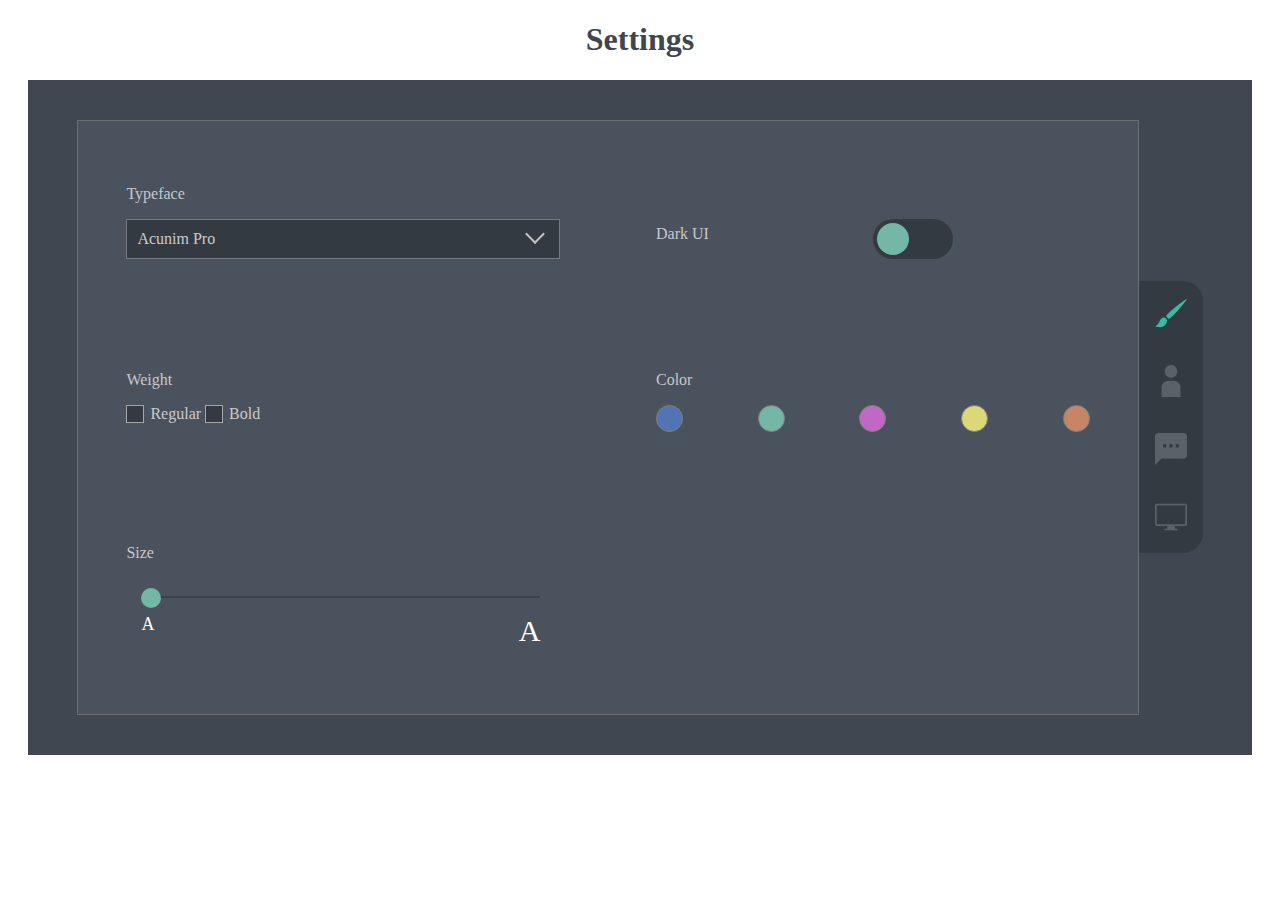
==== t10/index.html @ 4f1e919e "big commit" ====
<!DOCTYPE html>
<html lang="en">
<head>
    <meta charset="UTF-8">
    <meta name="viewport" content="width=device-width, initial-scale=1.0">
    <link rel="stylesheet" href="style.css">
    <link href="https://fonts.googleapis.com/css2?family=Source+Sans+Pro&display=swap" rel="stylesheet">
    <title>Settings</title>
</head>
<body>
    <h1>Settings</h1>
    <div class="back">
        <div class="center">
            <div class="select">
                <p>Typeface</p>
                <select name="typeface" id="typeface">
                    <option value="acunimpro">Acunim Pro</option>
                    <option value="comicsans">Comic Sans</option>
                    <option disabled value="times">Times New Roman</option>
                </select>
                <label for="typeface"></label>
            </div>
            <div class="selectdark">
                <p>Dark UI</p>
                <input type="checkbox" name="dark" id="dark">
                <label for="dark"></label>
            </div>
            <div class="selectweight">
                <p>Weight</p>
                <form>
                    <input type="radio" name="first" id="first">
                    <label for="first">Regular</label>
                    <input type="radio" name="second" id="second">
                    <label for="second">Bold</label>
                </form>
            </div>
            <div class="selectcolor">
                <p>Color</p>
                <div class="colors">
                    <input type="checkbox" name="color" id="blue">
                    <label for="blue"></label>
                    <input type="checkbox" name="color" id="green">
                    <label for="green"></label>
                    <input type="checkbox" name="color" id="pink">
                    <label for="pink"></label>
                    <input type="checkbox" name="color" id="yellow">
                    <label for="yellow"></label>
                    <input type="checkbox" name="color" id="orange">
                    <label for="orange"></label>
                </div>
            </div>
            <div class="selectsize">
                <p>Size</p>
                <input type="range" id="fontSize" min="12" max="32" step="1" value="0">
                <label for="fontSize"></label>
            </div>
        </div>
        <nav class="buttons">
            <label for="settings-button">
                <input type="button" name="settings" id="settings-button" value="settings">
                <img src="assets/images/artistic-brush.png" alt="brush">
              </label><br>
              <label for="user-button">
                <input type="button" name="user" id="user-button" value="user">
                <img src="assets/images/user-icon.png" alt="user">
              </label><br>
              <label for="messege-button">
                <input type="button" name="messege" id="messege-button" value="messege">
                <img src="assets/images/sms-speech-bubble.png" alt="messege">
              </label><br>
              <label for="screen-button">
                <input type="button" name="screen" id="screen-button" value="screen">
                <img src="assets/images/computer-screen.png" alt="screen">
              </label><br>
        </nav>
    </div>
    
</body>
</html>
---- t10/style.css ----
h1 {
    color: #404650;
    text-align: center;
}
.back {
    background-color: #404750;
    display: flex;
    flex-direction: row;
    flex-wrap: nowrap;
    align-items: center;
    justify-content: center;
    padding: 10px;
    margin: 20px;
    border-collapse: collapse;
}
* {
    font-family: Acunim;
    user-select: none;
}
.center {
    width: 80%;
    display: grid;
    grid-template-columns: 1fr 1fr;
    grid-gap: 6em;
    border: 1px solid #6c6f73;
    background-color: #4a525d;
    padding: 3em 3em 6em 3em;
    margin: 30px 0 30px 0;
}
.center > div > p {
    color: #c7c8c9;
    font-size: 1em;
}
#typeface {
    background-color: #333a41;
    color: #cbcbcc;
    border: 1px solid #767a80;
    border-radius: 0;
    appearance: none;
    -webkit-appearance: none;
    -moz-appearance: none;
    font-size: 1em;
    padding-left: 10px;
    height: 40px;
    width: 100%;
}
.select > label {
    border-right: 2px solid #c1c1c2;
    border-bottom: 2px solid #c1c1c2;
    transform: translate(-2em, 0.5em) rotate(45deg);
    position: absolute;
    width: 12px;
    height: 12px;
}
#dark {
    position: absolute;
    z-index: -1;
    opacity: 0;
}
.selectdark {
    display: grid;
    grid-template-columns: 1fr 1fr;
    align-items: end;
}
#dark + label {
    display: inline-block;
    width: 80px;
    height: 40px;
    background: #333a41;
    position: relative;
    border-radius: 20px;
}
  
#dark + label::after {
    height: 32px;
    width: 32px;
    border-radius: 50%;
    background: #75b7a6;
    content: "";
    position: absolute;
    margin: 4px;
    transition: 0.5s;
}
#dark:checked + label {
    background: #5a93e5;
}
  
#dark:checked + label::after {
    margin: 4px 4px 4px 44px;
    transition: 0.5s;
}
.selectweight > form > input {
    position: absolute;
    z-index: -1;
    opacity: 0;
}  
.selectweight > form > input + label {
    margin-left: 1.5em;
    color: #cbcbcc;
    position: relative;
}
  
.selectweight > form > label::before {
    height: 1em;
    width: 1em;
    position: absolute;
    background: #333a41;
    border: 1px solid #a6a7a9;
    content: "";
    margin-left: -1.5em;
}
  
.selectweight > form > input:checked + label::before {
    content: "✓";
    color: #75b7a6;
    text-align: center;
}
.selectcolor > div {
    display: flex;
    align-items: flex-end;
    justify-content: space-between;
  }
  
.selectcolor > div > input {
    position: absolute;
    z-index: -1;
    opacity: 0;
}
  
.selectcolor > div > input + label {
    width: 25px;
    height: 25px;
    border: 1px solid grey;
    border-radius: 50%;
}
  
.selectcolor > div > input:checked + label::after {
    content: "✓";
    text-align: center;
    color: white;
    font-size: 18px;
    position: relative;
    left: 6px;
    top: 2px;
}
  
.selectcolor > div #blue + label {
    background: #5274b4;
}
  
.selectcolor > div #green + label {
    background: #75b7a6;
}
  
.selectcolor > div #pink + label {
    background: #c168c5;
}
  
.selectcolor > div #yellow + label {
    background: #dbd878;
}
  
.selectcolor > div #orange + label {
    background: #c78565;
}
  
.selectsize > input[type="range"] {
    -webkit-appearance: none;
    width: 100%;
    position: relative;
    background: transparent;
    outline: none;
}
  
.selectsize > input[type="range"]::-webkit-slider-thumb {
    -webkit-appearance: none;
    height: 20px;
    width: 20px;
    background: #75b7a6;
    position: relative;
    bottom: 8px;
    border-radius: 50%;
}
  
.selectsize > input[type="range"]::-webkit-slider-runnable-track {
    background: #3b424b;
    height: 2px;
}
  
.selectsize > input::after,
.selectsize > input::before {
    content: "A";
    position: relative;
    color: white;
    top: 100%;
}
  
.selectsize > input::after {
    font-size: 30px;
    right: 100%;
}
  
.selectsize > input::before {
    font-size: 18px;
    left: 100%;
}  
.buttons {
    background: #333a41;
    border-radius: 0 20px 20px 0;
} 
.buttons > label > img {
    margin: 1em;
    height: 2em;
}
.buttons > label > input {
    position: absolute;
    opacity: 0;
    z-index: -1;
} 
@media screen and (max-width: 660px) {
    #center {
      grid-template-columns: 1fr;
    }
}
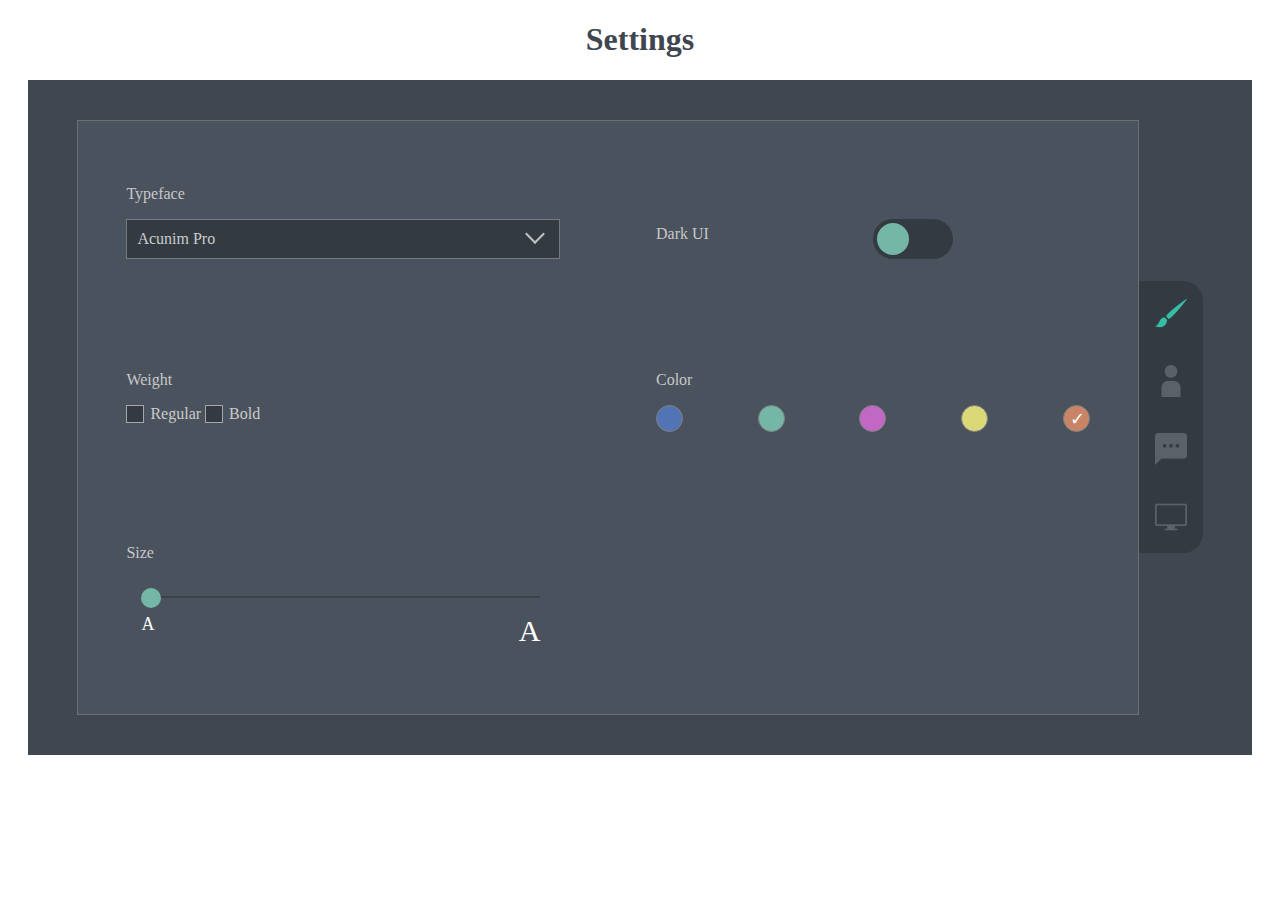
==== commit 4c4aa557: "simple fix" ====
--- a/t10/index.html
+++ b/t10/index.html
@@ -45,7 +45,7 @@
                     <label for="pink"></label>
                     <input type="checkbox" name="color" id="yellow">
                     <label for="yellow"></label>
-                    <input type="checkbox" name="color" id="orange">
+                    <input type="checkbox" name="color" id="orange" checked>
                     <label for="orange"></label>
                 </div>
             </div>
